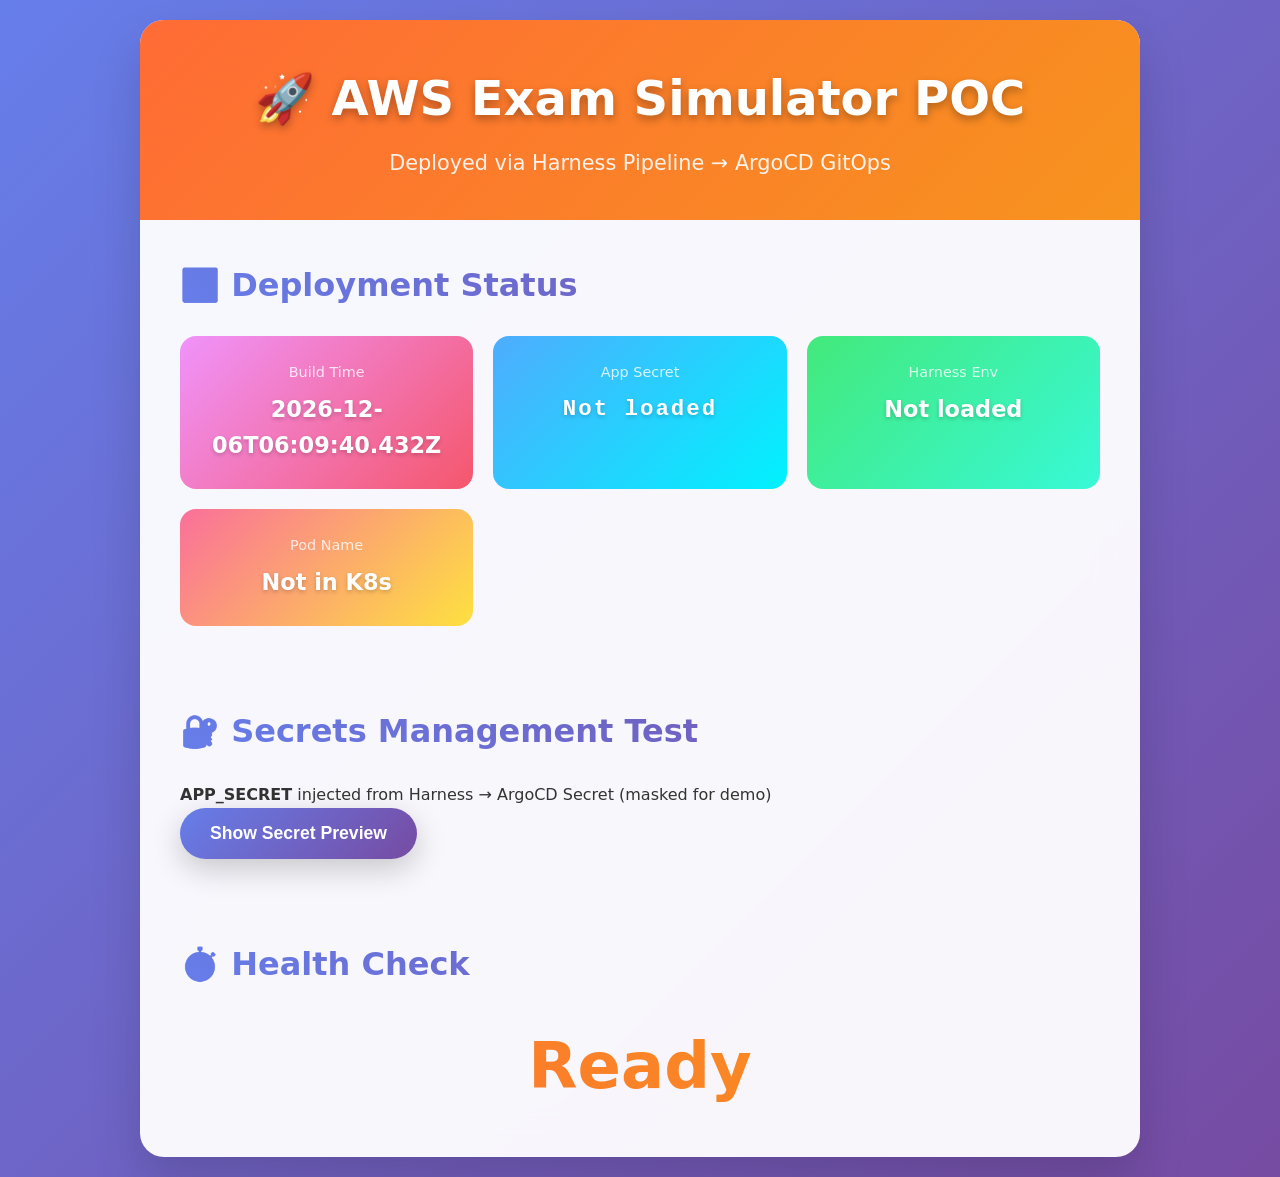
==== index.html @ d72fbd18 "Add files via upload" ====
<!DOCTYPE html>
<html lang="en">
<head>
  <meta charset="UTF-8">
  <meta name="viewport" content="width=device-width, initial-scale=1.0">
  <title>AWS Exam POC - Harness + ArgoCD Secrets</title>
  <link rel="stylesheet" href="style.css">
</head>
<body>
  <div class="container">
    <header>
      <h1>🚀 AWS Exam Simulator POC</h1>
      <p>Deployed via Harness Pipeline → ArgoCD GitOps</p>
    </header>
    
    <section class="status">
      <h2>✅ Deployment Status</h2>
      <div class="status-grid">
        <div class="status-card">
          <span class="label">Build Time</span>
          <span class="value" id="buildTime">Loading...</span>
        </div>
        <div class="status-card">
          <span class="label">App Secret</span>
          <span class="value secret" id="appSecret">Not loaded</span>
        </div>
        <div class="status-card">
          <span class="label">Harness Env</span>
          <span class="value" id="harnessEnv">Not loaded</span>
        </div>
        <div class="status-card">
          <span class="label">Pod Name</span>
          <span class="value" id="podName">Not in K8s</span>
        </div>
      </div>
    </section>
    
    <section class="demo">
      <h2>🔐 Secrets Management Test</h2>
      <p><strong>APP_SECRET</strong> injected from Harness → ArgoCD Secret (masked for demo)</p>
      <button id="toggleSecret" class="btn">Show Secret Preview</button>
      <div id="secretPreview" class="secret-preview hidden">
        Secret hash: <span id="secretHash"></span>
      </div>
    </section>
    
    <section class="countdown">
      <h2>⏱️ Health Check</h2>
      <div class="countdown-timer" id="countdown">Ready</div>
    </section>
  </div>
  <script src="script.js"></script>
</body>
</html>
---- style.css ----
* {
  margin: 0;
  padding: 0;
  box-sizing: border-box;
}

body {
  font-family: 'system-ui', -apple-system, sans-serif;
  line-height: 1.6;
  color: #333;
  background: linear-gradient(135deg, #667eea 0%, #764ba2 100%);
  min-height: 100vh;
  padding: 20px;
}

.container {
  max-width: 1000px;
  margin: 0 auto;
  background: rgba(255, 255, 255, 0.95);
  backdrop-filter: blur(20px);
  border-radius: 24px;
  box-shadow: 0 25px 50px rgba(0,0,0,0.15);
  overflow: hidden;
}

header {
  background: linear-gradient(135deg, #FF6B35, #F7931E);
  color: white;
  padding: 40px;
  text-align: center;
}

header h1 {
  font-size: 3rem;
  font-weight: 800;
  margin-bottom: 10px;
  text-shadow: 0 4px 8px rgba(0,0,0,0.3);
}

header p {
  font-size: 1.3rem;
  opacity: 0.9;
}

section {
  padding: 40px;
}

h2 {
  font-size: 2rem;
  margin-bottom: 25px;
  background: linear-gradient(45deg, #667eea, #764ba2);
  -webkit-background-clip: text;
  -webkit-text-fill-color: transparent;
  background-clip: text;
}

.status-grid {
  display: grid;
  grid-template-columns: repeat(auto-fit, minmax(220px, 1fr));
  gap: 20px;
  margin-top: 20px;
}

.status-card {
  background: linear-gradient(135deg, #f093fb 0%, #f5576c 100%);
  padding: 25px;
  border-radius: 16px;
  color: white;
  text-align: center;
}

.status-card:nth-child(2) { background: linear-gradient(135deg, #4facfe 0%, #00f2fe 100%); }
.status-card:nth-child(3) { background: linear-gradient(135deg, #43e97b 0%, #38f9d7 100%); }
.status-card:nth-child(4) { background: linear-gradient(135deg, #fa709a 0%, #fee140 100%); }

.label {
  display: block;
  font-size: 0.9rem;
  opacity: 0.8;
  margin-bottom: 8px;
  font-weight: 500;
}

.value {
  font-size: 1.4rem;
  font-weight: 700;
  text-shadow: 0 2px 4px rgba(0,0,0,0.2);
}

.secret {
  font-family: 'Courier New', monospace;
  letter-spacing: 2px;
}

.btn {
  background: linear-gradient(135deg, #667eea 0%, #764ba2 100%);
  color: white;
  border: none;
  padding: 15px 30px;
  border-radius: 50px;
  font-size: 1.1rem;
  font-weight: 600;
  cursor: pointer;
  transition: all 0.3s ease;
  box-shadow: 0 10px 30px rgba(0,0,0,0.2);
}

.btn:hover {
  transform: translateY(-2px);
  box-shadow: 0 15px 40px rgba(0,0,0,0.3);
}

.secret-preview {
  margin-top: 20px;
  padding: 20px;
  background: linear-gradient(135deg, #ffecd2 0%, #fcb69f 100%);
  border-radius: 12px;
  border-left: 5px solid #FF6B35;
}

.hidden {
  display: none;
}

#secretHash {
  font-family: monospace;
  font-weight: bold;
  color: #d63384;
  background: rgba(255,255,255,0.5);
  padding: 5px 10px;
  border-radius: 6px;
}

.countdown-timer {
  font-size: 4rem;
  font-weight: 800;
  text-align: center;
  background: linear-gradient(45deg, #FF6B35, #F7931E, #FF6B35);
  background-size: 200% 200%;
  -webkit-background-clip: text;
  -webkit-text-fill-color: transparent;
  background-clip: text;
  animation: shimmer 2s infinite;
  margin-top: 20px;
}

@keyframes shimmer {
  0% { background-position: 0% 50%; }
  50% { background-position: 100% 50%; }
  100% { background-position: 0% 50%; }
}

@media (max-width: 768px) {
  .container {
    margin: 10px;
    border-radius: 16px;
  }
  
  header h1 {
    font-size: 2rem;
  }
  
  section {
    padding: 25px 20px;
  }
}
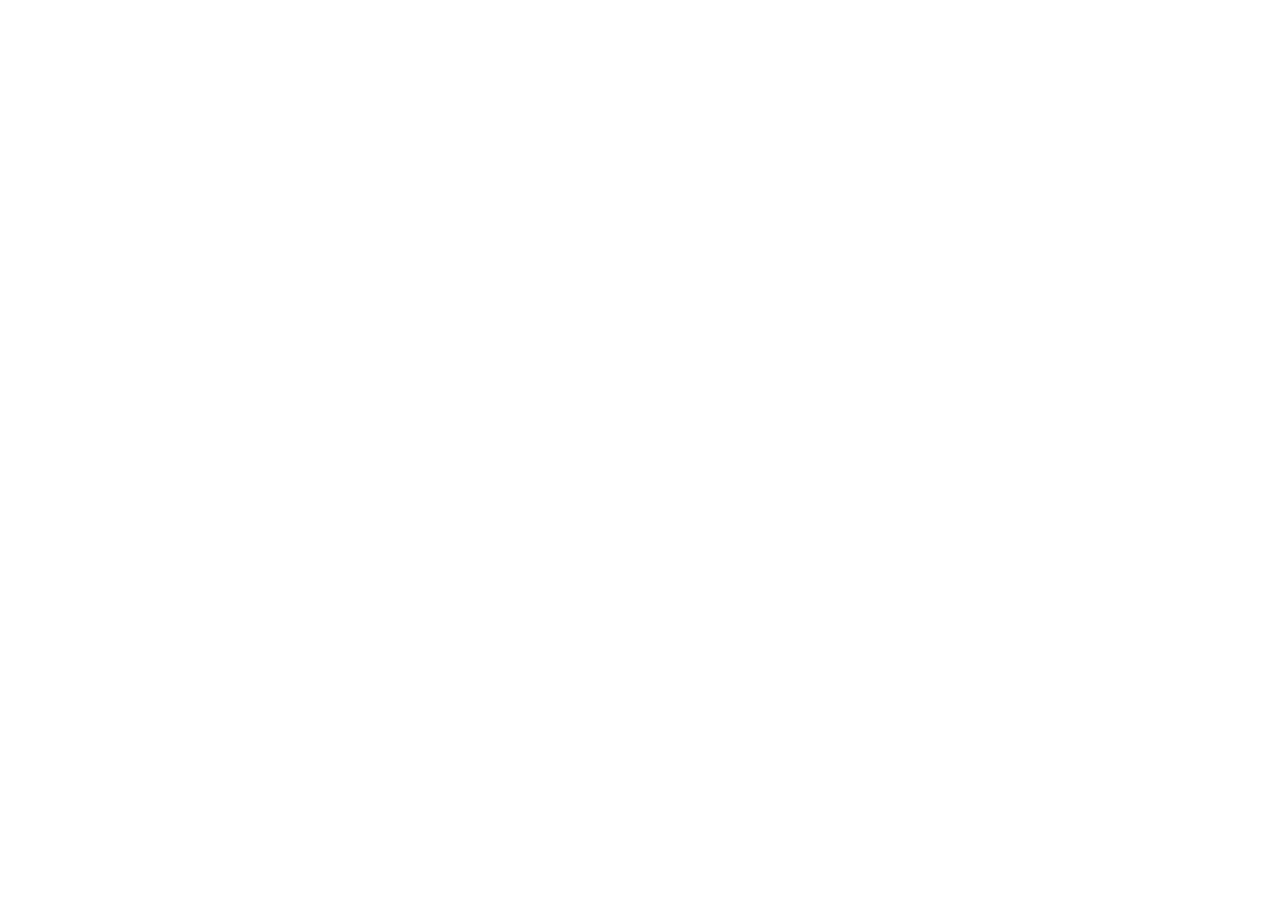
==== commit d44fb991: "terraform files" ====
--- a/index.html
+++ b/index.html
@@ -1,54 +1,18 @@
 <!DOCTYPE html>
 <html lang="en">
 <head>
-  <meta charset="UTF-8">
-  <meta name="viewport" content="width=device-width, initial-scale=1.0">
-  <title>AWS Exam POC - Harness + ArgoCD Secrets</title>
-  <link rel="stylesheet" href="style.css">
+    <meta charset="UTF-8">
+    <meta name="viewport" content="width=device-width, initial-scale=1.0">
+    <title>Personal Portfolio</title>
+    <style>
+        /* CSS will go here */
+    </style>
 </head>
 <body>
-  <div class="container">
-    <header>
-      <h1>🚀 AWS Exam Simulator POC</h1>
-      <p>Deployed via Harness Pipeline → ArgoCD GitOps</p>
-    </header>
-    
-    <section class="status">
-      <h2>✅ Deployment Status</h2>
-      <div class="status-grid">
-        <div class="status-card">
-          <span class="label">Build Time</span>
-          <span class="value" id="buildTime">Loading...</span>
-        </div>
-        <div class="status-card">
-          <span class="label">App Secret</span>
-          <span class="value secret" id="appSecret">Not loaded</span>
-        </div>
-        <div class="status-card">
-          <span class="label">Harness Env</span>
-          <span class="value" id="harnessEnv">Not loaded</span>
-        </div>
-        <div class="status-card">
-          <span class="label">Pod Name</span>
-          <span class="value" id="podName">Not in K8s</span>
-        </div>
-      </div>
-    </section>
-    
-    <section class="demo">
-      <h2>🔐 Secrets Management Test</h2>
-      <p><strong>APP_SECRET</strong> injected from Harness → ArgoCD Secret (masked for demo)</p>
-      <button id="toggleSecret" class="btn">Show Secret Preview</button>
-      <div id="secretPreview" class="secret-preview hidden">
-        Secret hash: <span id="secretHash"></span>
-      </div>
-    </section>
-    
-    <section class="countdown">
-      <h2>⏱️ Health Check</h2>
-      <div class="countdown-timer" id="countdown">Ready</div>
-    </section>
-  </div>
-  <script src="script.js"></script>
+    <!-- HTML content will go here -->
+
+    <script>
+        // JavaScript will go here
+    </script>
 </body>
 </html>
